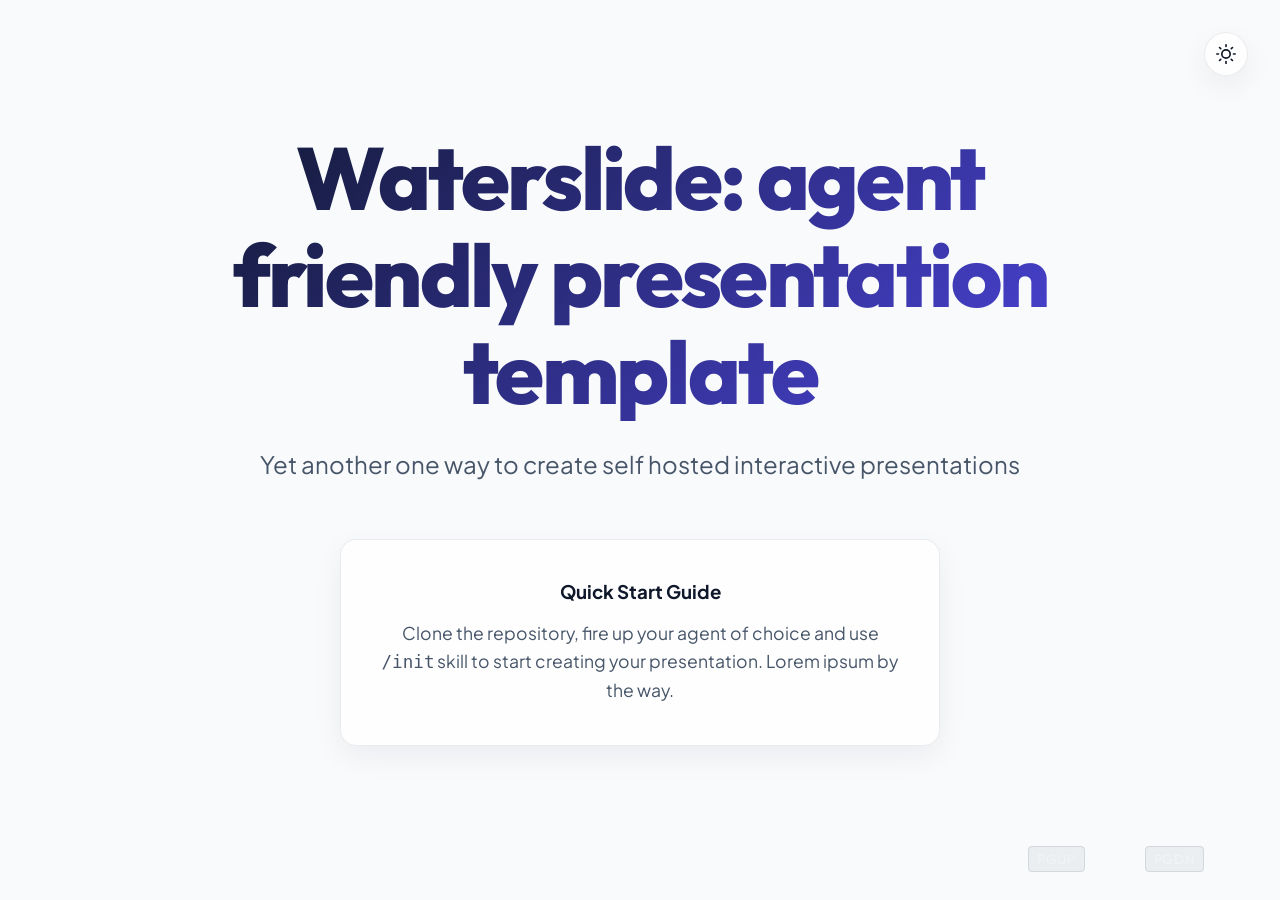
==== index.html @ 1aafff65 "Initial commit" ====
<!DOCTYPE html>
<html lang="en">
<head>
    <meta charset="UTF-8">
    <meta name="viewport" content="width=device-width, initial-scale=1.0">
    <title>Interactive Presentation</title>
    <!-- Premium Fonts -->
    <link rel="preconnect" href="https://fonts.googleapis.com">
    <link rel="preconnect" href="https://fonts.gstatic.com" crossorigin>
    <link href="https://fonts.googleapis.com/css2?family=Outfit:wght@300;400;600;800&family=Plus+Jakarta+Sans:ital,wght@0,300;0,400;0,600;1,400&display=swap" rel="stylesheet">
    <link rel="stylesheet" href="presentation.css">
    <!-- Inline script to set the theme early and prevent flash of dark/light color -->
    <script>
        (function() {
            const savedTheme = localStorage.getItem('presentation-theme');
            const systemPrefersDark = window.matchMedia('(prefers-color-scheme: dark)').matches;
            const theme = savedTheme || (systemPrefersDark ? 'dark' : 'light');
            document.documentElement.setAttribute('data-theme', theme);
        })();
    </script>
</head>
<body>
    <!-- Theme Toggle Button -->
    <button id="theme-toggle" aria-label="Toggle Theme">
        <svg class="sun-icon" viewBox="0 0 24 24" fill="none" stroke="currentColor" stroke-width="2" stroke-linecap="round" stroke-linejoin="round"><circle cx="12" cy="12" r="5"></circle><line x1="12" y1="1" x2="12" y2="3"></line><line x1="12" y1="21" x2="12" y2="23"></line><line x1="4.22" y1="4.22" x2="5.64" y2="5.64"></line><line x1="18.36" y1="18.36" x2="19.78" y2="19.78"></line><line x1="1" y1="12" x2="3" y2="12"></line><line x1="21" y1="12" x2="23" y2="12"></line><line x1="4.22" y1="19.78" x2="5.64" y2="18.36"></line><line x1="18.36" y1="5.64" x2="19.78" y2="4.22"></line></svg>
        <svg class="moon-icon" viewBox="0 0 24 24" fill="none" stroke="currentColor" stroke-width="2" stroke-linecap="round" stroke-linejoin="round"><path d="M21 12.79A9 9 0 1 1 11.21 3 7 7 0 0 0 21 12.79z"></path></svg>
    </button>

    <!-- Full window container for presentation slides -->
    <div id="presentation-container"></div>

    <!-- Main Presentation Logic -->
    <script src="presentation.js"></script>
</body>
</html>
---- presentation.css ----
:root {
    --font-heading: 'Outfit', sans-serif;
    --font-body: 'Plus Jakarta Sans', sans-serif;
    
    /* Default dark theme variables */
    --bg-primary: #0b0f19;
    --bg-card: rgba(255, 255, 255, 0.03);
    --text-primary: #f3f4f6;
    --text-secondary: #9ca3af;
    --accent: #6366f1;
    --accent-glow: rgba(99, 102, 241, 0.15);
    --accent-hover: #4f46e5;
    --border-color: rgba(255, 255, 255, 0.08);
    --gradient-h1: linear-gradient(135deg, #ffffff 0%, #a5b4fc 100%);
    --color-h2: #a5b4fc;
    --kbd-bg: rgba(255, 255, 255, 0.1);
    --kbd-border: rgba(255, 255, 255, 0.1);
    --shadow-card: 0 10px 30px rgba(0, 0, 0, 0.3);
    --input-bg: rgba(255, 255, 255, 0.05);
}

[data-theme="light"] {
    /* Light theme variables */
    --bg-primary: #f8fafc;
    --bg-card: rgba(255, 255, 255, 0.8);
    --text-primary: #0f172a;
    --text-secondary: #475569;
    --accent: #4f46e5;
    --accent-glow: rgba(79, 70, 229, 0.15);
    --accent-hover: #4338ca;
    --border-color: rgba(15, 23, 42, 0.08);
    --gradient-h1: linear-gradient(135deg, #0f172a 0%, #4f46e5 100%);
    --color-h2: #4f46e5;
    --kbd-bg: rgba(15, 23, 42, 0.05);
    --kbd-border: rgba(15, 23, 42, 0.1);
    --shadow-card: 0 10px 30px rgba(15, 23, 42, 0.06);
    --input-bg: rgba(15, 23, 42, 0.02);
}

* {
    box-sizing: border-box;
    margin: 0;
    padding: 0;
}

body {
    background-color: var(--bg-primary);
    color: var(--text-primary);
    font-family: var(--font-body);
    overflow: hidden;
    width: 100vw;
    height: 100vh;
    -webkit-font-smoothing: antialiased;
    -moz-osx-font-smoothing: grayscale;
}

/* Fullscreen Presentation Container */
#presentation-container {
    width: 100vw;
    height: 100vh;
    position: relative;
    overflow: hidden;
    display: flex;
    justify-content: center;
    align-items: center;
}

/* Base Slide Container */
.slide {
    width: 100%;
    height: 100%;
    padding: 4rem;
    display: flex;
    flex-direction: column;
    justify-content: center;
    align-items: flex-start;
    position: absolute;
    top: 0;
    left: 0;
    background-color: var(--bg-primary);
}

/* Center-aligned Slide Layout Variant */
.slide.center {
    align-items: center;
    text-align: center;
}

/* Typography Hierarchy */
h1 {
    font-family: var(--font-heading);
    font-size: clamp(3rem, 8vw, 5.5rem);
    font-weight: 800;
    line-height: 1.1;
    margin-bottom: 1.5rem;
    letter-spacing: -0.03em;
    background: var(--gradient-h1);
    -webkit-background-clip: text;
    -webkit-text-fill-color: transparent;
}

h2 {
    font-family: var(--font-heading);
    font-size: clamp(2rem, 5vw, 3rem);
    font-weight: 600;
    color: var(--color-h2);
    margin-bottom: 1rem;
    letter-spacing: -0.01em;
}

p {
    font-size: clamp(1.1rem, 2.5vw, 1.5rem);
    line-height: 1.6;
    color: var(--text-secondary);
    max-width: 800px;
    margin-bottom: 2rem;
}

/* Slide elements layout helper */
.content-wrapper {
    width: 100%;
    max-width: 1000px;
    display: flex;
    flex-direction: column;
}

.slide.center .content-wrapper {
    align-items: center;
}

/* Glassmorphism Card (Interactive Demo containers) */
.demo-card {
    background: var(--bg-card);
    backdrop-filter: blur(10px);
    -webkit-backdrop-filter: blur(10px);
    border: 1px solid var(--border-color);
    border-radius: 16px;
    padding: 2.5rem;
    width: 100%;
    max-width: 600px;
    margin: 1.5rem 0;
    box-shadow: var(--shadow-card);
}

/* Interactive Components */
button {
    font-family: var(--font-body);
    font-size: 1.1rem;
    font-weight: 600;
    color: #ffffff;
    background-color: var(--accent);
    border: none;
    border-radius: 8px;
    padding: 0.8rem 1.6rem;
    cursor: pointer;
    transition: background-color 0.2s ease, transform 0.1s ease, box-shadow 0.2s ease;
    box-shadow: 0 4px 14px var(--accent-glow);
}

button:hover {
    background-color: var(--accent-hover);
    box-shadow: 0 6px 20px rgba(99, 102, 241, 0.3);
}

button:active {
    transform: scale(0.98);
}

input[type="text"] {
    font-family: var(--font-body);
    font-size: 1.1rem;
    background-color: var(--input-bg);
    border: 1px solid var(--border-color);
    border-radius: 8px;
    padding: 0.8rem 1.2rem;
    color: var(--text-primary);
    width: 100%;
    margin-bottom: 1rem;
    transition: border-color 0.2s ease, box-shadow 0.2s ease;
}

input[type="text"]:focus {
    outline: none;
    border-color: var(--accent);
    box-shadow: 0 0 0 3px var(--accent-glow);
}

/* Counter demo styling */
.counter-box {
    display: flex;
    flex-direction: column;
    align-items: center;
    gap: 1rem;
}

.counter-value {
    font-family: var(--font-heading);
    font-size: 4rem;
    font-weight: 800;
    color: var(--text-primary);
    transition: transform 0.1s ease;
    display: inline-block;
}

/* Form demo styling */
.form-feedback {
    margin-top: 1rem;
    font-size: 1.1rem;
    color: #34d399; /* emerald-400 */
    opacity: 0;
    transition: opacity 0.3s ease;
}

.form-feedback.visible {
    opacity: 1;
}

/* Keyboard Hints Footer */
.nav-hint {
    position: absolute;
    bottom: 2rem;
    right: 2rem;
    font-size: 0.85rem;
    color: rgba(255, 255, 255, 0.3);
    pointer-events: none;
    letter-spacing: 0.05em;
    font-family: var(--font-heading);
    text-transform: uppercase;
}

.nav-hint span {
    background: var(--kbd-bg);
    padding: 0.2rem 0.5rem;
    border-radius: 4px;
    margin: 0 0.2rem;
    border: 1px solid var(--kbd-border);
}

/* Theme Toggle Button Styling */
#theme-toggle {
    position: fixed;
    top: 2rem;
    right: 2rem;
    z-index: 100;
    width: 44px;
    height: 44px;
    padding: 0; /* Reset global button padding to prevent squishing the SVG */
    border-radius: 50%;
    background-color: var(--bg-card);
    border: 1px solid var(--border-color);
    color: var(--text-primary);
    cursor: pointer;
    display: flex;
    justify-content: center;
    align-items: center;
    box-shadow: var(--shadow-card);
    transition: background-color 0.2s ease, transform 0.2s ease, border-color 0.2s ease;
    backdrop-filter: blur(10px);
    -webkit-backdrop-filter: blur(10px);
}

#theme-toggle:hover {
    background-color: rgba(255, 255, 255, 0.08);
    transform: scale(1.05);
}

[data-theme="light"] #theme-toggle:hover {
    background-color: rgba(0, 0, 0, 0.04);
}

#theme-toggle svg {
    width: 20px;
    height: 20px;
    stroke-width: 2;
    fill: none;
    stroke: currentColor;
}

#theme-toggle .sun-icon {
    display: none;
}

#theme-toggle .moon-icon {
    display: block;
}

[data-theme="light"] #theme-toggle .sun-icon {
    display: block;
}

[data-theme="light"] #theme-toggle .moon-icon {
    display: none;
}
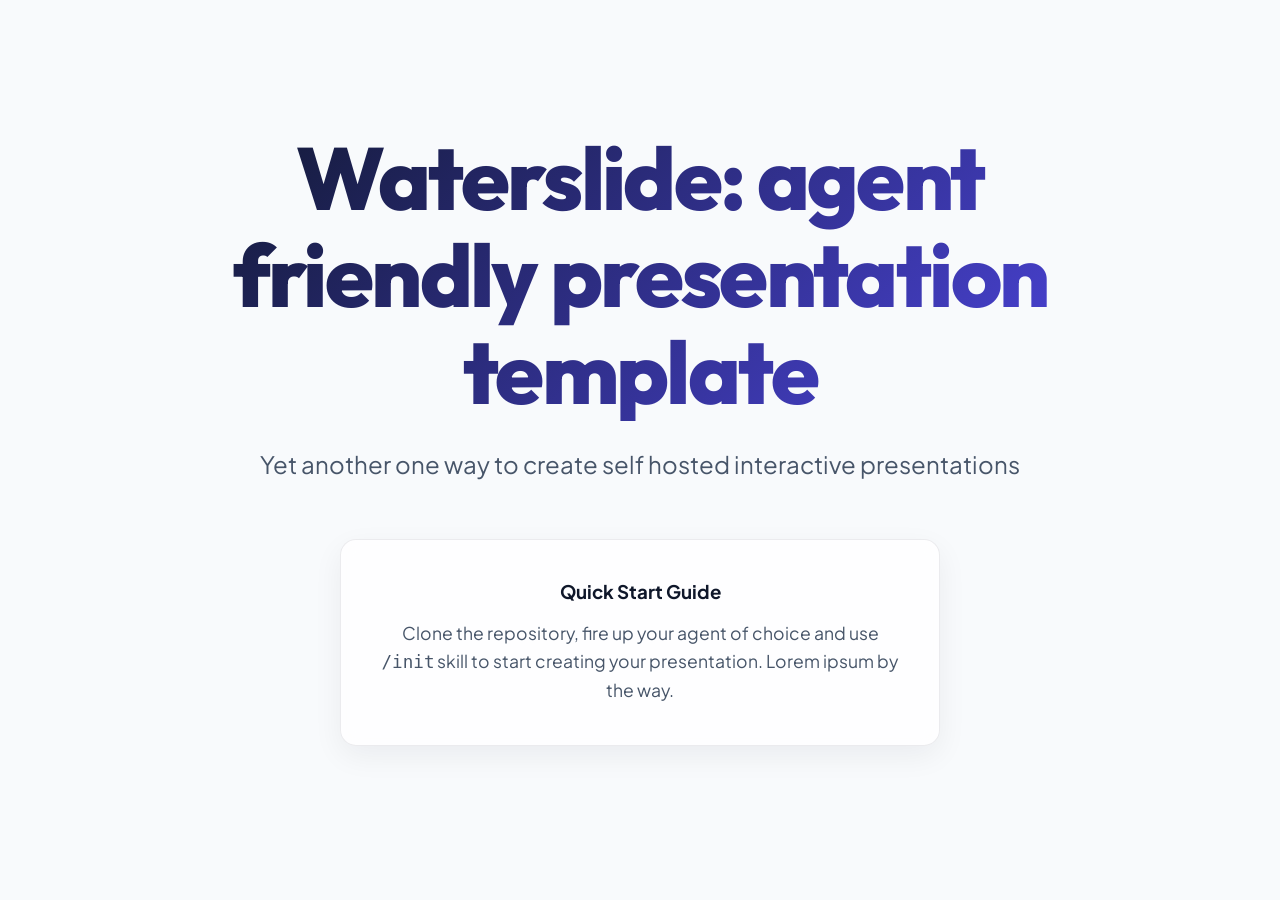
==== commit 2cf38d3f: "fade helper controls, support touch" ====
--- a/index.html
+++ b/index.html
@@ -4,6 +4,7 @@
     <meta charset="UTF-8">
     <meta name="viewport" content="width=device-width, initial-scale=1.0">
     <title>Interactive Presentation</title>
+    <link rel="icon" href="favicon.ico" type="image/x-icon">
     <!-- Premium Fonts -->
     <link rel="preconnect" href="https://fonts.googleapis.com">
     <link rel="preconnect" href="https://fonts.gstatic.com" crossorigin>
@@ -29,6 +30,12 @@
     <!-- Full window container for presentation slides -->
     <div id="presentation-container"></div>
 
+    <!-- Navigation Hint -->
+    <div class="nav-hint" id="nav-hint">
+        <span class="desktop-hint"><span>PgUp</span> Prev | <span>PgDn</span> Next</span>
+        <span class="mobile-hint">Swipe to navigate</span>
+    </div>
+
     <!-- Main Presentation Logic -->
     <script src="presentation.js"></script>
 </body>
--- a/presentation.css
+++ b/presentation.css
@@ -72,12 +72,13 @@
     padding: 4rem;
     display: flex;
     flex-direction: column;
-    justify-content: center;
+    justify-content: flex-start;
     align-items: flex-start;
     position: absolute;
     top: 0;
     left: 0;
     background-color: var(--bg-primary);
+    overflow-y: auto;
 }
 
 /* Center-aligned Slide Layout Variant */
@@ -122,6 +123,8 @@
     max-width: 1000px;
     display: flex;
     flex-direction: column;
+    margin-top: auto;
+    margin-bottom: auto;
 }
 
 .slide.center .content-wrapper {
@@ -221,11 +224,18 @@
     bottom: 2rem;
     right: 2rem;
     font-size: 0.85rem;
-    color: rgba(255, 255, 255, 0.3);
-    pointer-events: none;
+    color: var(--text-secondary);
+    pointer-events: auto;
     letter-spacing: 0.05em;
     font-family: var(--font-heading);
     text-transform: uppercase;
+    animation: fadeOutNavHint 5s forwards;
+    transition: opacity 0.2s ease;
+}
+
+.nav-hint:hover {
+    animation: none;
+    opacity: 1;
 }
 
 .nav-hint span {
@@ -254,18 +264,34 @@
     justify-content: center;
     align-items: center;
     box-shadow: var(--shadow-card);
-    transition: background-color 0.2s ease, transform 0.2s ease, border-color 0.2s ease;
     backdrop-filter: blur(10px);
     -webkit-backdrop-filter: blur(10px);
+    animation: fadeOutTheme 5s forwards;
+    transition: background-color 0.2s ease, transform 0.2s ease, border-color 0.2s ease, opacity 0.2s ease;
 }
 
 #theme-toggle:hover {
+    animation: none;
+    opacity: 1;
     background-color: rgba(255, 255, 255, 0.08);
     transform: scale(1.05);
 }
 
 [data-theme="light"] #theme-toggle:hover {
     background-color: rgba(0, 0, 0, 0.04);
+}
+
+/* Animations for Auto-Fade Controls */
+@keyframes fadeOutTheme {
+    0% { opacity: 1; }
+    60% { opacity: 1; }
+    100% { opacity: 0; }
+}
+
+@keyframes fadeOutNavHint {
+    0% { opacity: 0.6; }
+    60% { opacity: 0.6; }
+    100% { opacity: 0; }
 }
 
 #theme-toggle svg {
@@ -291,3 +317,49 @@
 [data-theme="light"] #theme-toggle .moon-icon {
     display: none;
 }
+
+/* Responsive Grid Helper */
+.interactive-grid {
+    display: grid;
+    grid-template-columns: 1fr 1fr;
+    gap: 2rem;
+    width: 100%;
+}
+
+/* Hide mobile navigation hint by default */
+.nav-hint .mobile-hint {
+    display: none;
+}
+
+/* Mobile Media Queries */
+@media (max-width: 768px) {
+    .slide {
+        padding: 1.5rem;
+    }
+    
+    #theme-toggle {
+        top: 1rem;
+        right: 1rem;
+        width: 36px;
+        height: 36px;
+    }
+    
+    .nav-hint {
+        bottom: 1rem;
+        right: 1rem;
+        font-size: 0.75rem;
+    }
+    
+    .nav-hint .desktop-hint {
+        display: none;
+    }
+    
+    .nav-hint .mobile-hint {
+        display: inline;
+    }
+    
+    .interactive-grid {
+        grid-template-columns: 1fr;
+        gap: 1.2rem;
+    }
+}
